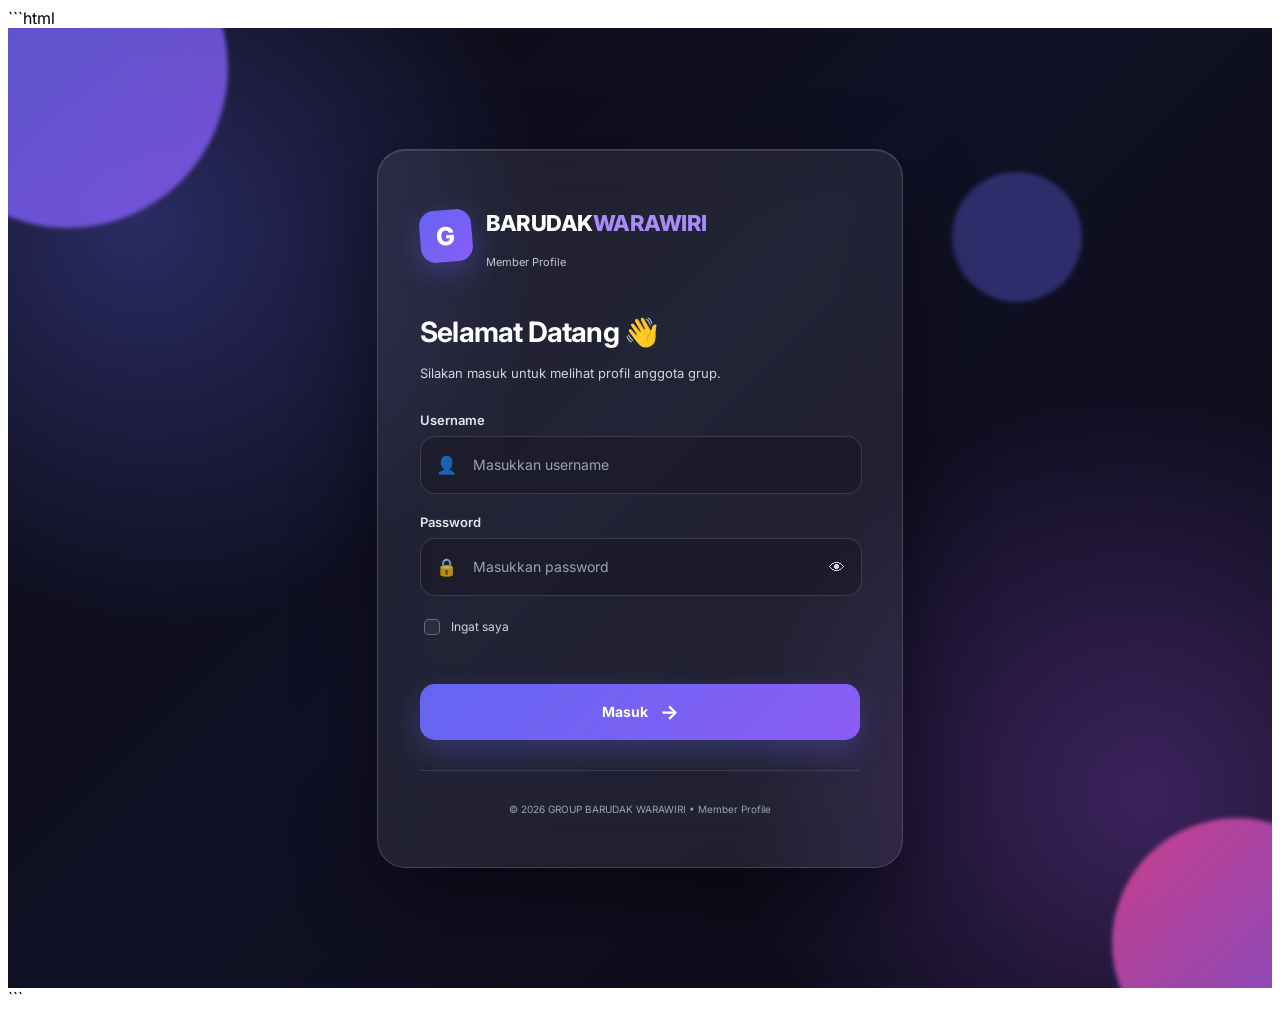
==== index.html @ f48be282 "first commit" ====
```html
<!DOCTYPE html>
<html lang="id">
<head>
    <meta charset="UTF-8">
    <meta name="viewport" content="width=device-width, initial-scale=1.0">

    <title>Login | Profil Anggota</title>

    <link rel="stylesheet" href="css/style.css">

    <link rel="preconnect" href="https://fonts.googleapis.com">
    <link rel="preconnect" href="https://fonts.gstatic.com" crossorigin>
    <link href="https://fonts.googleapis.com/css2?family=Inter:wght@400;500;600;700;800&display=swap" rel="stylesheet">
</head>

<body>

    <main class="login-page">

        <!-- Background Decoration -->
        <div class="background-shape shape-1"></div>
        <div class="background-shape shape-2"></div>
        <div class="background-shape shape-3"></div>

        <!-- Login Card -->
        <section class="login-card">

            <!-- Logo -->
            <div class="logo">
                <div class="logo-icon">
                    <span>G</span>
                </div>

                <div class="logo-text">
                    <h1>BARUDAK<span>WARAWIRI</span></h1>
                    <p>Member Profile</p>
                </div>
            </div>

            <!-- Header -->
            <div class="login-header">
                <h2>Selamat Datang 👋</h2>
                <p>
                    Silakan masuk untuk melihat
                    profil anggota grup.
                </p>
            </div>

            <!-- Login Form -->
            <form id="loginForm">

                <!-- Username -->
                <div class="input-group">
                    <label for="username">Username</label>

                    <div class="input-box">
                        <span class="input-icon">👤</span>

                        <input
                            type="text"
                            id="username"
                            name="username"
                            placeholder="Masukkan username"
                            autocomplete="username"
                            required
                        >
                    </div>
                </div>

                <!-- Password -->
                <div class="input-group">
                    <label for="password">Password</label>

                    <div class="input-box">
                        <span class="input-icon">🔒</span>

                        <input
                            type="password"
                            id="password"
                            name="password"
                            placeholder="Masukkan password"
                            autocomplete="current-password"
                            required
                        >

                        <button
                            type="button"
                            class="show-password"
                            id="togglePassword"
                            aria-label="Tampilkan password"
                        >
                            👁
                        </button>
                    </div>
                </div>

                <!-- Remember Me -->
                <div class="login-options">
                    <label class="remember">
                        <input type="checkbox" id="remember">
                        <span>Ingat saya</span>
                    </label>
                </div>

                <!-- Login Message -->
                <div id="loginMessage" class="login-message"></div>

                <!-- Login Button -->
                <button type="submit" class="login-button">
                    <span>Masuk</span>
                    <span class="button-arrow">→</span>
                </button>

            </form>

            <!-- Footer -->
            <div class="login-footer">
                <p>© 2026 GROUP BARUDAK WARAWIRI • Member Profile</p>
            </div>

        </section>

    </main>


    <script>

        const loginForm = document.getElementById("loginForm");
        const usernameInput = document.getElementById("username");
        const passwordInput = document.getElementById("password");
        const togglePassword = document.getElementById("togglePassword");
        const loginMessage = document.getElementById("loginMessage");
        const rememberCheckbox = document.getElementById("remember");


        /*
        ==========================================
        DATA LOGIN
        ==========================================

        Username dan password tidak ditampilkan
        pada halaman website.
        */

        const validUsername = "admin";
        const validPassword = "12345";


        /*
        ==========================================
        SHOW / HIDE PASSWORD
        ==========================================
        */

        togglePassword.addEventListener("click", function () {

            if (passwordInput.type === "password") {

                passwordInput.type = "text";
                togglePassword.textContent = "🙈";

            } else {

                passwordInput.type = "password";
                togglePassword.textContent = "👁";

            }

        });


        /*
        ==========================================
        PROSES LOGIN
        ==========================================
        */

        loginForm.addEventListener("submit", function (event) {

            event.preventDefault();

            const username = usernameInput.value.trim();
            const password = passwordInput.value;


            // Bersihkan pesan
            loginMessage.textContent = "";
            loginMessage.className = "login-message";


            // Cek username dan password
            if (
                username === validUsername &&
                password === validPassword
            ) {

                // Simpan status login
                localStorage.setItem(
                    "isLoggedIn",
                    "true"
                );


                // Simpan username jika "Ingat saya" dicentang
                if (rememberCheckbox.checked) {

                    localStorage.setItem(
                        "rememberUser",
                        username
                    );

                } else {

                    localStorage.removeItem(
                        "rememberUser"
                    );

                }


                // Pesan berhasil
                loginMessage.textContent =
                    "Login berhasil. Mengalihkan...";

                loginMessage.classList.add("success");


                // Masuk ke halaman beranda
                setTimeout(function () {

                    window.location.href =
                        "beranda.html";

                }, 1000);


            } else {

                // Pesan gagal
                loginMessage.textContent =
                    "Username atau password salah.";

                loginMessage.classList.add("error");


                // Animasi form
                loginForm.classList.add("shake");


                setTimeout(function () {

                    loginForm.classList.remove("shake");

                }, 500);

            }

        });


        /*
        ==========================================
        LOAD USERNAME TERSIMPAN
        ==========================================
        */

        window.addEventListener(
            "DOMContentLoaded",
            function () {

                const savedUser =
                    localStorage.getItem("rememberUser");


                if (savedUser) {

                    usernameInput.value =
                        savedUser;

                    rememberCheckbox.checked =
                        true;

                }

            }
        );

    </script>

</body>
</html>
```
---- css/style.css ----
```css
/* =========================================================
   GROUP 7 - FINAL STYLE.CSS
   Login + Beranda
   Modern Dark Glassmorphism
========================================================= */


/* =========================================================
   01. RESET & GLOBAL
========================================================= */

* {
    margin: 0;
    padding: 0;
    box-sizing: border-box;
}

html {
    scroll-behavior: smooth;
}

body {
    font-family: "Inter", sans-serif;
    min-height: 100vh;
}

button,
input {
    font-family: inherit;
}

a {
    text-decoration: none;
}


/* =========================================================
   02. LOGIN PAGE
========================================================= */

.login-page {
    position: relative;

    min-height: 100vh;

    display: flex;
    align-items: center;
    justify-content: center;

    padding: 30px 20px;

    overflow: hidden;

    background:
        radial-gradient(
            circle at 10% 20%,
            rgba(99, 102, 241, 0.35),
            transparent 30%
        ),
        radial-gradient(
            circle at 90% 80%,
            rgba(168, 85, 247, 0.3),
            transparent 30%
        ),
        linear-gradient(
            135deg,
            #09090f 0%,
            #111126 45%,
            #0b0b15 100%
        );
}


/* =========================================================
   03. LOGIN BACKGROUND SHAPES
========================================================= */

.background-shape {
    position: absolute;

    border-radius: 50%;

    pointer-events: none;

    filter: blur(2px);

    opacity: 0.8;
}

.shape-1 {
    width: 320px;
    height: 320px;

    top: -120px;
    left: -100px;

    background:
        linear-gradient(
            135deg,
            #6366f1,
            #8b5cf6
        );

    animation:
        floatingOne 8s ease-in-out infinite;
}

.shape-2 {
    width: 250px;
    height: 250px;

    right: -90px;
    bottom: -80px;

    background:
        linear-gradient(
            135deg,
            #ec4899,
            #8b5cf6
        );

    animation:
        floatingTwo 9s ease-in-out infinite;
}

.shape-3 {
    width: 130px;
    height: 130px;

    top: 15%;
    right: 15%;

    background: #6366f1;

    opacity: 0.35;

    animation:
        floatingThree 6s ease-in-out infinite;
}


/* =========================================================
   04. LOGIN BACKGROUND ANIMATION
========================================================= */

@keyframes floatingOne {

    0%,
    100% {
        transform: translate(0, 0);
    }

    50% {
        transform: translate(35px, 25px);
    }
}

@keyframes floatingTwo {

    0%,
    100% {
        transform: translate(0, 0);
    }

    50% {
        transform: translate(-30px, -30px);
    }
}

@keyframes floatingThree {

    0%,
    100% {
        transform: translateY(0) scale(1);
    }

    50% {
        transform: translateY(-25px) scale(1.08);
    }
}


/* =========================================================
   05. LOGIN CARD
========================================================= */

.login-card {
    position: relative;
    z-index: 5;

    width: 100%;
    max-width: 440px;

    padding: 42px;

    border: 1px solid
        rgba(255, 255, 255, 0.15);

    border-radius: 28px;

    background:
        rgba(255, 255, 255, 0.08);

    backdrop-filter: blur(25px);
    -webkit-backdrop-filter: blur(25px);

    box-shadow:
        0 30px 80px
        rgba(0, 0, 0, 0.45),

        inset 0 1px 0
        rgba(255, 255, 255, 0.12);

    animation:
        cardAppear 0.8s ease forwards;
}

@keyframes cardAppear {

    from {
        opacity: 0;
        transform:
            translateY(30px)
            scale(0.97);
    }

    to {
        opacity: 1;
        transform:
            translateY(0)
            scale(1);
    }
}


/* =========================================================
   06. LOGIN LOGO
========================================================= */

.logo {
    display: flex;
    align-items: center;

    gap: 14px;

    margin-bottom: 35px;
}

.logo-icon {
    width: 52px;
    height: 52px;

    display: flex;
    align-items: center;
    justify-content: center;

    border-radius: 15px;

    background:
        linear-gradient(
            135deg,
            #6366f1,
            #8b5cf6
        );

    box-shadow:
        0 10px 30px
        rgba(99, 102, 241, 0.35);

    transform: rotate(-5deg);

    transition: 0.3s ease;
}

.logo-icon:hover {
    transform:
        rotate(0deg)
        scale(1.08);
}

.logo-icon span {
    color: #ffffff;

    font-size: 25px;
    font-weight: 800;
}

.logo-text h1 {
    color: #ffffff;

    font-size: 22px;
    font-weight: 800;

    letter-spacing: -0.5px;
}

.logo-text h1 span {
    color: #a78bfa;
}

.logo-text p {
    color: #c4c7d0;

    font-size: 11px;

    margin-top: 2px;
}


/* =========================================================
   07. LOGIN HEADER
========================================================= */

.login-header {
    margin-bottom: 28px;
}

.login-header h2 {
    color: #ffffff;

    font-size: 28px;
    font-weight: 700;

    letter-spacing: -0.8px;

    margin-bottom: 8px;
}

.login-header p {
    color: #d1d5db;

    font-size: 13px;

    line-height: 1.7;
}


/* =========================================================
   08. INPUT
========================================================= */

.input-group {
    margin-bottom: 20px;
}

.input-group label {
    display: block;

    margin-bottom: 8px;

    color: #e5e7eb;

    font-size: 13px;
    font-weight: 600;
}

.input-box {
    position: relative;

    display: flex;
    align-items: center;

    width: 100%;
    height: 56px;

    border: 1px solid
        rgba(255, 255, 255, 0.15);

    border-radius: 15px;

    background:
        rgba(0, 0, 0, 0.2);

    transition:
        border-color 0.3s ease,
        background 0.3s ease,
        box-shadow 0.3s ease;
}

.input-box:focus-within {
    border-color:
        rgba(139, 92, 246, 0.9);

    background:
        rgba(0, 0, 0, 0.28);

    box-shadow:
        0 0 0 4px
        rgba(139, 92, 246, 0.1);
}

.input-icon {
    width: 50px;

    display: flex;
    align-items: center;
    justify-content: center;

    font-size: 17px;

    opacity: 0.8;
}

.input-box input {
    flex: 1;

    width: 100%;
    height: 100%;

    border: none;
    outline: none;

    background: transparent;

    color: #ffffff;

    font-size: 14px;

    padding-right: 15px;
}

.input-box input::placeholder {
    color: #9ca3af;
}


/* =========================================================
   09. SHOW PASSWORD
========================================================= */

.show-password {
    width: 48px;
    height: 100%;

    border: none;
    outline: none;

    background: transparent;

    color: #d1d5db;

    cursor: pointer;

    font-size: 16px;

    transition: 0.25s ease;
}

.show-password:hover {
    color: #ffffff;

    transform: scale(1.1);
}


/* =========================================================
   10. REMEMBER ME
========================================================= */

.login-options {
    display: flex;
    align-items: center;

    margin: 4px 0 18px;
}

.remember {
    display: flex;
    align-items: center;

    gap: 8px;

    color: #d1d5db;

    font-size: 12px;

    cursor: pointer;
}

.remember input {
    appearance: none;

    width: 16px;
    height: 16px;

    border: 1px solid
        rgba(255, 255, 255, 0.3);

    border-radius: 5px;

    background:
        rgba(255, 255, 255, 0.05);

    cursor: pointer;

    transition: 0.25s ease;
}

.remember input:checked {
    position: relative;

    background: #7c3aed;

    border-color: #8b5cf6;
}

.remember input:checked::after {
    content: "✓";

    position: absolute;

    top: 50%;
    left: 50%;

    transform:
        translate(-50%, -52%);

    color: #ffffff;

    font-size: 11px;
    font-weight: bold;
}


/* =========================================================
   11. LOGIN MESSAGE
========================================================= */

.login-message {
    min-height: 20px;

    margin-bottom: 8px;

    text-align: center;

    font-size: 12px;

    font-weight: 500;
}

.login-message.success {
    color: #86efac;
}

.login-message.error {
    color: #fca5a5;
}


/* =========================================================
   12. LOGIN BUTTON
========================================================= */

.login-button {
    position: relative;

    display: flex;
    align-items: center;
    justify-content: center;

    gap: 12px;

    width: 100%;
    height: 56px;

    border: none;

    border-radius: 15px;

    background:
        linear-gradient(
            135deg,
            #6366f1,
            #8b5cf6
        );

    color: #ffffff;

    font-size: 14px;
    font-weight: 700;

    cursor: pointer;

    overflow: hidden;

    box-shadow:
        0 12px 30px
        rgba(99, 102, 241, 0.3);

    transition:
        transform 0.25s ease,
        box-shadow 0.25s ease;
}

.login-button::before {
    content: "";

    position: absolute;

    top: 0;
    left: -100%;

    width: 70%;
    height: 100%;

    background:
        linear-gradient(
            90deg,
            transparent,
            rgba(255, 255, 255, 0.25),
            transparent
        );

    transform: skewX(-20deg);

    transition: 0.6s ease;
}

.login-button:hover::before {
    left: 140%;
}

.login-button:hover {
    transform: translateY(-3px);

    box-shadow:
        0 18px 40px
        rgba(99, 102, 241, 0.4);
}

.login-button:active {
    transform: translateY(0);
}

.button-arrow {
    font-size: 20px;

    transition: 0.25s ease;
}

.login-button:hover .button-arrow {
    transform: translateX(5px);
}


/* =========================================================
   13. LOGIN SHAKE
========================================================= */

.shake {
    animation:
        shake 0.4s ease;
}

@keyframes shake {

    0%,
    100% {
        transform: translateX(0);
    }

    25% {
        transform: translateX(-7px);
    }

    50% {
        transform: translateX(7px);
    }

    75% {
        transform: translateX(-5px);
    }
}


/* =========================================================
   14. LOGIN FOOTER
========================================================= */

.login-footer {
    text-align: center;

    margin-top: 30px;

    padding-top: 22px;

    border-top: 1px solid
        rgba(255, 255, 255, 0.1);
}

.login-footer p {
    color: #9ca3af;

    font-size: 10px;
}


/* =========================================================
   15. HOME PAGE
========================================================= */

.home-body {
    min-height: 100vh;

    background: #080810;

    color: #ffffff;

    overflow-x: hidden;
}


/* =========================================================
   16. HOME BACKGROUND
========================================================= */

.home-background {
    position: fixed;

    inset: 0;

    z-index: -2;

    overflow: hidden;

    background:
        radial-gradient(
            circle at 15% 20%,
            rgba(99, 102, 241, 0.16),
            transparent 30%
        ),
        radial-gradient(
            circle at 85% 70%,
            rgba(139, 92, 246, 0.14),
            transparent 30%
        ),
        #080810;
}

.home-orb {
    position: absolute;

    border-radius: 50%;

    filter: blur(90px);

    opacity: 0.4;
}

.orb-1 {
    width: 350px;
    height: 350px;

    top: -150px;
    left: -100px;

    background: #6366f1;

    animation:
        homeOrb1 10s infinite ease-in-out;
}

.orb-2 {
    width: 300px;
    height: 300px;

    right: -100px;
    top: 40%;

    background: #8b5cf6;

    animation:
        homeOrb2 12s infinite ease-in-out;
}

.orb-3 {
    width: 220px;
    height: 220px;

    left: 35%;
    bottom: -100px;

    background: #ec4899;

    animation:
        homeOrb3 9s infinite ease-in-out;
}

@keyframes homeOrb1 {

    0%,
    100% {
        transform: translate(0, 0);
    }

    50% {
        transform: translate(80px, 50px);
    }
}

@keyframes homeOrb2 {

    0%,
    100% {
        transform: translate(0, 0);
    }

    50% {
        transform: translate(-60px, -40px);
    }
}

@keyframes homeOrb3 {

    0%,
    100% {
        transform: scale(1);
    }

    50% {
        transform: scale(1.3);
    }
}


/* =========================================================
   17. NAVBAR
========================================================= */

.navbar {
    position: sticky;

    top: 0;

    z-index: 100;

    min-height: 78px;

    display: flex;
    align-items: center;
    justify-content: space-between;

    padding: 0 6%;

    background:
        rgba(8, 8, 16, 0.78);

    border-bottom: 1px solid
        rgba(255, 255, 255, 0.08);

    backdrop-filter: blur(20px);
    -webkit-backdrop-filter: blur(20px);
}


/* =========================================================
   18. NAV LOGO
========================================================= */

.nav-logo {
    display: flex;
    align-items: center;

    gap: 12px;
}

.nav-logo-icon {
    width: 42px;
    height: 42px;

    display: flex;
    align-items: center;
    justify-content: center;

    border-radius: 12px;

    background:
        linear-gradient(
            135deg,
            #6366f1,
            #8b5cf6
        );

    font-size: 19px;

    font-weight: 800;

    box-shadow:
        0 8px 25px
        rgba(99, 102, 241, 0.25);
}

.nav-logo h1 {
    color: #ffffff;

    font-size: 17px;

    font-weight: 800;
}

.nav-logo h1 span {
    color: #a78bfa;
}

.nav-logo p {
    margin-top: 1px;

    color: #aeb4c0;

    font-size: 9px;
}


/* =========================================================
   19. NAV MENU
========================================================= */

.nav-menu {
    display: flex;
    align-items: center;

    gap: 8px;
}

.nav-menu a {
    display: flex;
    align-items: center;

    gap: 7px;

    padding: 10px 16px;

    border-radius: 10px;

    color: #d1d5db;

    font-size: 12px;

    font-weight: 600;

    transition: 0.3s ease;
}

.nav-menu a:hover {
    color: #ffffff;

    background:
        rgba(255, 255, 255, 0.08);
}

.nav-menu a.active {
    color: #ffffff;

    background:
        rgba(139, 92, 246, 0.16);

    box-shadow:
        inset 0 0 0 1px
        rgba(139, 92, 246, 0.2);
}


/* =========================================================
   20. LOGOUT
========================================================= */

.logout-button {
    display: flex;
    align-items: center;

    gap: 7px;

    padding: 10px 15px;

    border: 1px solid
        rgba(255, 255, 255, 0.12);

    border-radius: 10px;

    background:
        rgba(255, 255, 255, 0.05);

    color: #e5e7eb;

    font-size: 12px;

    font-weight: 600;

    cursor: pointer;

    transition: 0.3s ease;
}

.logout-button:hover {
    color: #ffffff;

    background:
        rgba(239, 68, 68, 0.15);

    border-color:
        rgba(239, 68, 68, 0.3);
}


/* =========================================================
   21. HOME CONTAINER
========================================================= */

.home-container {
    width: min(1200px, 88%);

    margin: auto;
}


/* =========================================================
   22. HERO
========================================================= */

.hero-section {
    min-height: 620px;

    display: grid;

    grid-template-columns:
        1fr 0.8fr;

    align-items: center;

    gap: 60px;
}


/* =========================================================
   23. HERO CONTENT
========================================================= */

.hero-badge {
    display: inline-flex;
    align-items: center;

    gap: 8px;

    padding: 8px 13px;

    border: 1px solid
        rgba(139, 92, 246, 0.3);

    border-radius: 30px;

    background:
        rgba(139, 92, 246, 0.1);

    color: #e5e7eb;

    font-size: 11px;

    font-weight: 600;

    margin-bottom: 25px;
}

.online-dot {
    width: 7px;
    height: 7px;

    border-radius: 50%;

    background: #4ade80;

    box-shadow:
        0 0 10px #4ade80;
}

.hero-content h2 {
    max-width: 650px;

    color: #ffffff;

    font-size:
        clamp(40px, 5vw, 68px);

    line-height: 1.05;

    letter-spacing: -3px;

    font-weight: 800;

    margin-bottom: 25px;
}

.hero-content h2 span {
    display: block;

    background:
        linear-gradient(
            90deg,
            #818cf8,
            #c084fc,
            #f0abfc
        );

    -webkit-background-clip: text;
    background-clip: text;

    color: transparent;
}

.hero-content > p {
    max-width: 560px;

    color: #d1d5db;

    font-size: 14px;

    line-height: 1.9;

    margin-bottom: 32px;
}


/* =========================================================
   24. HERO BUTTONS
========================================================= */

.hero-buttons {
    display: flex;

    gap: 12px;

    flex-wrap: wrap;
}

.primary-button,
.secondary-button {
    display: inline-flex;
    align-items: center;

    gap: 10px;

    padding: 14px 20px;

    border-radius: 12px;

    font-size: 12px;

    font-weight: 700;

    transition: 0.3s ease;
}

.primary-button {
    color: #ffffff;

    background:
        linear-gradient(
            135deg,
            #6366f1,
            #8b5cf6
        );

    box-shadow:
        0 12px 30px
        rgba(99, 102, 241, 0.25);
}

.primary-button:hover {
    transform: translateY(-3px);

    box-shadow:
        0 18px 35px
        rgba(99, 102, 241, 0.35);
}

.primary-button span {
    font-size: 18px;
}

.secondary-button {
    color: #e5e7eb;

    border: 1px solid
        rgba(255, 255, 255, 0.12);

    background:
        rgba(255, 255, 255, 0.05);
}

.secondary-button:hover {
    color: #ffffff;

    background:
        rgba(255, 255, 255, 0.1);
}


/* =========================================================
   25. HERO VISUAL
========================================================= */

.hero-visual {
    position: relative;

    height: 480px;

    display: flex;
    align-items: center;
    justify-content: center;
}

.visual-glow {
    position: absolute;

    width: 260px;
    height: 260px;

    border-radius: 50%;

    background: #6366f1;

    filter: blur(100px);

    opacity: 0.25;
}

.member-circle {
    position: relative;

    width: 360px;
    height: 360px;

    border: 1px solid
        rgba(255, 255, 255, 0.12);

    border-radius: 50%;

    background:
        radial-gradient(
            circle,
            rgba(139, 92, 246, 0.15),
            rgba(255, 255, 255, 0.02)
        );

    box-shadow:
        0 0 80px
        rgba(99, 102, 241, 0.12),

        inset 0 0 60px
        rgba(139, 92, 246, 0.08);

    animation:
        circleFloat 6s ease-in-out infinite;
}

@keyframes circleFloat {

    0%,
    100% {
        transform: translateY(0);
    }

    50% {
        transform: translateY(-12px);
    }
}

.member-circle::before,
.member-circle::after {
    content: "";

    position: absolute;

    border-radius: 50%;

    border: 1px dashed
        rgba(255, 255, 255, 0.12);
}

.member-circle::before {
    inset: 25px;
}

.member-circle::after {
    inset: 65px;

    border-style: solid;

    border-color:
        rgba(139, 92, 246, 0.18);
}


/* =========================================================
   26. CIRCLE CENTER
========================================================= */

.circle-center {
    position: absolute;

    top: 50%;
    left: 50%;

    transform:
        translate(-50%, -50%);

    width: 120px;
    height: 120px;

    display: flex;
    flex-direction: column;

    align-items: center;
    justify-content: center;

    border-radius: 50%;

    background:
        linear-gradient(
            135deg,
            #6366f1,
            #8b5cf6
        );

    box-shadow:
        0 20px 60px
        rgba(99, 102, 241, 0.4);
}

.circle-center span {
    font-size: 42px;

    font-weight: 800;
}

.circle-center small {
    font-size: 8px;

    letter-spacing: 3px;

    opacity: 0.8;
}


/* =========================================================
   27. MINI MEMBERS
========================================================= */

.mini-member {
    position: absolute;

    width: 45px;
    height: 45px;

    display: flex;
    align-items: center;
    justify-content: center;

    border: 1px solid
        rgba(255, 255, 255, 0.18);

    border-radius: 50%;

    background:
        rgba(20, 20, 35, 0.95);

    color: #ffffff;

    font-size: 10px;

    font-weight: 700;

    box-shadow:
        0 8px 25px
        rgba(0, 0, 0, 0.3);

    transition: 0.3s ease;
}

.mini-member:hover {
    transform: scale(1.2);

    border-color:
        rgba(139, 92, 246, 0.7);

    background: #6366f1;
}

.member-1 {
    top: 15px;
    left: 50%;

    transform:
        translateX(-50%);
}

.member-2 {
    top: 70px;
    right: 25px;
}

.member-3 {
    top: 50%;
    right: -10px;

    transform:
        translateY(-50%);
}

.member-4 {
    bottom: 45px;
    right: 35px;
}

.member-5 {
    bottom: 15px;
    left: 50%;

    transform:
        translateX(-50%);
}

.member-6 {
    bottom: 45px;
    left: 35px;
}

.member-7 {
    top: 50%;
    left: -10px;

    transform:
        translateY(-50%);
}


/* =========================================================
   28. STATISTICS
========================================================= */

.stats-section {
    display: grid;

    grid-template-columns:
        repeat(3, 1fr);

    gap: 15px;

    margin-bottom: 130px;
}

.stat-card {
    display: flex;
    align-items: center;

    gap: 16px;

    padding: 22px;

    border: 1px solid
        rgba(255, 255, 255, 0.1);

    border-radius: 18px;

    background:
        rgba(255, 255, 255, 0.045);

    backdrop-filter: blur(15px);

    opacity: 0;

    transform:
        translateY(25px);

    transition:
        opacity 0.6s ease,
        transform 0.6s ease,
        background 0.3s ease;
}

.stat-card.show {
    opacity: 1;

    transform:
        translateY(0);
}

.stat-card:hover {
    background:
        rgba(255, 255, 255, 0.08);

    transform:
        translateY(-4px);
}

.stat-icon {
    width: 48px;
    height: 48px;

    display: flex;
    align-items: center;
    justify-content: center;

    border-radius: 14px;

    background:
        rgba(99, 102, 241, 0.15);

    font-size: 19px;
}

.stat-card strong {
    display: block;

    color: #ffffff;

    font-size: 22px;

    margin-bottom: 3px;
}

.stat-card span {
    color: #d1d5db;

    font-size: 10px;
}


/* =========================================================
   29. SECTION HEADING
========================================================= */

.section-heading {
    margin-bottom: 45px;
}

.section-heading > span {
    color: #a78bfa;

    font-size: 10px;

    font-weight: 700;

    letter-spacing: 3px;
}

.section-heading h2 {
    color: #ffffff;

    margin-top: 10px;

    font-size: 35px;

    letter-spacing: -1.5px;
}

.section-heading h2 strong {
    color: #a78bfa;
}

.section-heading p {
    margin-top: 12px;

    color: #d1d5db;

    font-size: 13px;
}


/* =========================================================
   30. ABOUT SECTION
========================================================= */

.about-section {
    margin-bottom: 130px;
}

.about-content {
    display: grid;

    grid-template-columns:
        repeat(2, 1fr);

    gap: 18px;
}

.about-card {
    position: relative;

    min-height: 230px;

    padding: 35px;

    overflow: hidden;

    border: 1px solid
        rgba(255, 255, 255, 0.1);

    border-radius: 22px;

    background:
        rgba(255, 255, 255, 0.045);

    opacity: 0;

    transform:
        translateY(30px);

    transition:
        opacity 0.6s ease,
        transform 0.6s ease,
        border-color 0.3s ease;
}

.about-card.show {
    opacity: 1;

    transform:
        translateY(0);
}

.about-card:hover {
    border-color:
        rgba(139, 92, 246, 0.35);
}

.about-number {
    position: absolute;

    top: 20px;
    right: 25px;

    color:
        rgba(255, 255, 255, 0.08);

    font-size: 65px;

    font-weight: 800;
}

.about-card h3 {
    position: relative;

    color: #ffffff;

    margin-bottom: 15px;

    font-size: 20px;
}

.about-card p {
    position: relative;

    max-width: 500px;

    color: #d1d5db;

    font-size: 12px;

    line-height: 1.9;
}


/* =========================================================
   31. MEMBER PREVIEW
========================================================= */

.preview-section {
    margin-bottom: 130px;
}

.member-preview {
    display: grid;

    grid-template-columns:
        repeat(4, 1fr);

    gap: 15px;
}

.preview-card {
    position: relative;

    padding: 28px 20px;

    text-align: center;

    border: 1px solid
        rgba(255, 255, 255, 0.1);

    border-radius: 20px;

    background:
        rgba(255, 255, 255, 0.045);

    overflow: hidden;

    opacity: 0;

    transform:
        translateY(25px);

    transition:
        opacity 0.6s ease,
        transform 0.6s ease,
        background 0.3s ease;
}

.preview-card.show {
    opacity: 1;

    transform:
        translateY(0);
}

.preview-card:hover {
    background:
        rgba(139, 92, 246, 0.1);

    transform:
        translateY(-7px);
}

.preview-number {
    position: absolute;

    top: 12px;
    right: 15px;

    color:
        rgba(255, 255, 255, 0.3);

    font-size: 9px;
}

.preview-avatar {
    width: 70px;
    height: 70px;

    margin:
        0 auto 15px;

    display: flex;
    align-items: center;
    justify-content: center;

    border-radius: 50%;

    background:
        linear-gradient(
            135deg,
            #6366f1,
            #8b5cf6
        );

    color: #ffffff;

    font-size: 25px;

    font-weight: 800;

    box-shadow:
        0 10px 30px
        rgba(99, 102, 241, 0.25);
}

.preview-card h3 {
    color: #ffffff;

    font-size: 13px;

    margin-bottom: 5px;
}

.preview-card p {
    color: #d1d5db;

    font-size: 10px;
}


/* =========================================================
   32. VIEW ALL
========================================================= */

.view-all {
    display: flex;

    justify-content: center;

    margin-top: 35px;
}

.view-all a {
    display: inline-flex;
    align-items: center;

    gap: 8px;

    color: #c4b5fd;

    font-size: 12px;

    font-weight: 700;

    transition: 0.3s ease;
}

.view-all a:hover {
    color: #ffffff;
}

.view-all a span {
    font-size: 18px;

    transition: 0.3s ease;
}

.view-all a:hover span {
    transform:
        translateX(5px);
}


/* =========================================================
   33. HOME FOOTER
========================================================= */

.home-footer {
    display: flex;
    align-items: center;
    justify-content: space-between;

    padding: 30px 6%;

    border-top: 1px solid
        rgba(255, 255, 255, 0.08);

    color: #9ca3af;

    font-size: 10px;
}

.footer-logo {
    color: #ffffff;

    font-size: 15px;

    font-weight: 800;
}

.footer-logo span {
    color: #a78bfa;
}


/* =========================================================
   34. TABLET
========================================================= */

@media (max-width: 900px) {

    .navbar {
        padding:
            0 4%;
    }

    .hero-section {
        grid-template-columns: 1fr;

        text-align: center;

        padding:
            70px 0 30px;
    }

    .hero-content > p {
        margin-left: auto;
        margin-right: auto;
    }

    .hero-buttons {
        justify-content: center;
    }

    .hero-visual {
        height: 400px;
    }

    .stats-section {
        margin-bottom: 90px;
    }

    .member-preview {
        grid-template-columns:
            repeat(2, 1fr);
    }
}


/* =========================================================
   35. MOBILE
========================================================= */

@media (max-width: 600px) {

    /* LOGIN */

    .login-page {
        padding:
            20px 15px;
    }

    .login-card {
        max-width: 100%;

        padding:
            32px 25px;

        border-radius: 23px;
    }

    .login-header h2 {
        font-size: 25px;
    }


    /* HOME NAVBAR */

    .navbar {
        min-height: auto;

        padding:
            14px 18px;

        flex-wrap: wrap;

        gap: 12px;
    }

    .nav-menu {
        order: 3;

        width: 100%;

        justify-content: center;
    }

    .nav-menu a {
        padding:
            8px 12px;
    }

    .logout-button {
        padding:
            9px 11px;
    }


    /* HOME */

    .home-container {
        width: 90%;
    }

    .hero-section {
        padding-top: 60px;

        gap: 20px;
    }

    .hero-content h2 {
        font-size: 40px;

        letter-spacing: -2px;
    }

    .hero-visual {
        height: 350px;
    }

    .member-circle {
        width: 280px;
        height: 280px;
    }


    /* CENTER */

    .circle-center {
        width: 95px;
        height: 95px;
    }

    .circle-center span {
        font-size: 32px;
    }


    /* STATS */

    .stats-section {
        grid-template-columns: 1fr;

        margin-bottom: 90px;
    }


    /* ABOUT */

    .about-content {
        grid-template-columns: 1fr;
    }

    .section-heading h2 {
        font-size: 29px;
    }


    /* MEMBERS */

    .member-preview {
        grid-template-columns:
            1fr 1fr;
    }


    /* FOOTER */

    .home-footer {
        flex-direction: column;

        gap: 8px;

        text-align: center;
    }
}


/* =========================================================
   36. SMALL MOBILE
========================================================= */

@media (max-width: 400px) {

    .login-page {
        padding:
            15px 12px;
    }

    .login-card {
        padding:
            28px 20px;

        border-radius: 20px;
    }

    .logo {
        margin-bottom: 28px;
    }

    .logo-icon {
        width: 46px;
        height: 46px;
    }

    .logo-icon span {
        font-size: 22px;
    }

    .logo-text h1 {
        font-size: 19px;
    }

    .login-header h2 {
        font-size: 23px;
    }

    .input-box {
        height: 52px;
    }

    .login-button {
        height: 52px;
    }


    /* NAVBAR */

    .nav-logo p {
        display: none;
    }

    .nav-menu a {
        font-size: 10px;

        padding:
            8px 9px;
    }

    .logout-button {
        font-size: 10px;
    }


    /* HERO */

    .hero-content h2 {
        font-size: 34px;
    }

    .hero-content > p {
        font-size: 12px;
    }

    .hero-buttons {
        flex-direction: column;
    }

    .primary-button,
    .secondary-button {
        width: 100%;

        justify-content: center;
    }


    /* MEMBER CIRCLE */

    .member-circle {
        width: 240px;
        height: 240px;
    }

    .member-circle::before {
        inset: 18px;
    }

    .member-circle::after {
        inset: 50px;
    }

    .member-2 {
        right: 10px;
    }

    .member-3 {
        right: -10px;
    }

    .member-4 {
        right: 15px;
    }

    .member-6 {
        left: 15px;
    }

    .member-7 {
        left: -10px;
    }
}


/* =========================================================
   37. REDUCE MOTION
========================================================= */

@media (prefers-reduced-motion: reduce) {

    *,
    *::before,
    *::after {
        animation-duration:
            0.01ms !important;

        animation-iteration-count:
            1 !important;

        transition-duration:
            0.01ms !important;
    }
}


```css
/* =========================================================
   38. HALAMAN ANGGOTA
========================================================= */

.members-body {
    min-height: 100vh;
    background: #080810;
    color: #ffffff;
    overflow-x: hidden;
}


/* =========================================================
   BACKGROUND
========================================================= */

.members-background {
    position: fixed;
    inset: 0;
    z-index: -2;
    overflow: hidden;

    background:
        radial-gradient(
            circle at 10% 15%,
            rgba(99, 102, 241, 0.16),
            transparent 30%
        ),
        radial-gradient(
            circle at 90% 80%,
            rgba(139, 92, 246, 0.15),
            transparent 30%
        ),
        #080810;
}

.members-orb {
    position: absolute;
    border-radius: 50%;

    filter: blur(90px);
    opacity: 0.35;
}

.members-orb-1 {
    width: 350px;
    height: 350px;

    top: -150px;
    left: -100px;

    background: #6366f1;

    animation: membersOrbOne 10s ease-in-out infinite;
}

.members-orb-2 {
    width: 300px;
    height: 300px;

    right: -100px;
    top: 40%;

    background: #8b5cf6;

    animation: membersOrbTwo 12s ease-in-out infinite;
}

.members-orb-3 {
    width: 220px;
    height: 220px;

    left: 40%;
    bottom: -100px;

    background: #ec4899;

    animation: membersOrbThree 9s ease-in-out infinite;
}


/* =========================================================
   BACKGROUND ANIMATION
========================================================= */

@keyframes membersOrbOne {

    0%,
    100% {
        transform: translate(0, 0);
    }

    50% {
        transform: translate(70px, 40px);
    }
}

@keyframes membersOrbTwo {

    0%,
    100% {
        transform: translate(0, 0);
    }

    50% {
        transform: translate(-50px, -40px);
    }
}

@keyframes membersOrbThree {

    0%,
    100% {
        transform: scale(1);
    }

    50% {
        transform: scale(1.3);
    }
}


/* =========================================================
   CONTAINER
========================================================= */

.members-container {
    width: min(1100px, 88%);
    margin: auto;

    padding:
        90px 0 100px;
}


/* =========================================================
   HEADER
========================================================= */

.members-header {
    text-align: center;
    margin-bottom: 60px;
}

.members-label {
    display: inline-block;

    color: #a78bfa;

    font-size: 10px;
    font-weight: 700;

    letter-spacing: 3px;

    margin-bottom: 15px;
}

.members-header h2 {
    color: #ffffff;

    font-size:
        clamp(38px, 5vw, 58px);

    line-height: 1.1;

    letter-spacing: -2px;

    font-weight: 800;

    margin-bottom: 18px;
}

.members-header h2 span {
    background:
        linear-gradient(
            90deg,
            #818cf8,
            #c084fc,
            #f0abfc
        );

    -webkit-background-clip: text;
    background-clip: text;

    color: transparent;
}

.members-header p {
    color: #d1d5db;

    font-size: 13px;

    line-height: 1.8;
}


/* =========================================================
   GRID ANGGOTA
========================================================= */

.members-grid {
    display: grid;

    grid-template-columns:
        repeat(3, 1fr);

    gap: 18px;
}


/* =========================================================
   CARD ANGGOTA
========================================================= */

.member-card {
    position: relative;

    min-height: 330px;

    padding: 30px 25px;

    display: flex;
    flex-direction: column;
    align-items: center;

    text-align: center;

    overflow: hidden;

    border:
        1px solid
        rgba(255, 255, 255, 0.1);

    border-radius: 24px;

    background:
        rgba(255, 255, 255, 0.045);

    backdrop-filter: blur(18px);
    -webkit-backdrop-filter: blur(18px);

    opacity: 0;

    transform:
        translateY(30px);

    transition:
        opacity 0.6s ease,
        transform 0.4s ease,
        border-color 0.3s ease,
        background 0.3s ease,
        box-shadow 0.3s ease;
}


/* Animasi muncul */

.member-card.member-visible {
    opacity: 1;

    transform:
        translateY(0);
}


/* Hover */

.member-card:hover {
    transform:
        translateY(-8px);

    border-color:
        rgba(139, 92, 246, 0.4);

    background:
        rgba(139, 92, 246, 0.08);

    box-shadow:
        0 25px 50px
        rgba(0, 0, 0, 0.25);
}


/* =========================================================
   GLOW CARD
========================================================= */

.member-card::before {
    content: "";

    position: absolute;

    width: 170px;
    height: 170px;

    top: -100px;
    right: -80px;

    border-radius: 50%;

    background: #6366f1;

    filter: blur(70px);

    opacity: 0.15;

    transition: 0.4s ease;
}

.member-card:hover::before {
    opacity: 0.35;
}


/* =========================================================
   NOMOR BESAR DI CARD
========================================================= */

.member-card-number {
    position: absolute;

    top: 18px;
    right: 20px;

    color:
        rgba(255, 255, 255, 0.08);

    font-size: 55px;

    font-weight: 800;

    line-height: 1;
}


/* =========================================================
   AVATAR
========================================================= */

.member-avatar {
    position: relative;

    width: 100px;
    height: 100px;

    display: flex;
    align-items: center;
    justify-content: center;

    margin:
        10px 0 22px;

    border:
        1px solid
        rgba(255, 255, 255, 0.15);

    border-radius: 50%;

    background:
        linear-gradient(
            135deg,
            #6366f1,
            #8b5cf6
        );

    color: #ffffff;

    font-size: 28px;

    font-weight: 800;

    box-shadow:
        0 15px 40px
        rgba(99, 102, 241, 0.3);

    transition:
        transform 0.4s ease,
        box-shadow 0.4s ease;
}


/* Avatar hover */

.member-card:hover .member-avatar {
    transform:
        scale(1.08)
        rotate(3deg);

    box-shadow:
        0 20px 50px
        rgba(99, 102, 241, 0.45);
}


/* =========================================================
   INFO ANGGOTA
========================================================= */

.member-info {
    position: relative;
    z-index: 2;
}

.member-label {
    display: block;

    color: #a78bfa;

    font-size: 9px;

    font-weight: 700;

    letter-spacing: 2px;

    margin-bottom: 8px;
}

.member-info h3 {
    color: #ffffff;

    font-size: 20px;

    font-weight: 700;

    margin-bottom: 7px;
}

.member-info p {
    color: #cbd0da;

    font-size: 11px;
}


/* =========================================================
   BUTTON PROFIL
========================================================= */

.member-button {
    position: relative;

    z-index: 2;

    display: flex;
    align-items: center;
    justify-content: center;

    gap: 8px;

    width: 100%;

    margin-top: auto;

    padding:
        11px 15px;

    border:
        1px solid
        rgba(255, 255, 255, 0.1);

    border-radius: 11px;

    background:
        rgba(255, 255, 255, 0.05);

    color: #e5e7eb;

    font-size: 11px;

    font-weight: 600;

    cursor: pointer;

    transition:
        0.3s ease;
}

.member-button span {
    font-size: 17px;

    transition:
        transform 0.3s ease;
}

.member-button:hover {
    color: #ffffff;

    border-color:
        rgba(139, 92, 246, 0.4);

    background:
        rgba(139, 92, 246, 0.2);
}

.member-button:hover span {
    transform:
        translateX(4px);
}


/* =========================================================
   KEMBALI KE BERANDA
========================================================= */

.members-back {
    display: flex;

    justify-content: center;

    margin-top: 55px;
}

.members-back a {
    display: inline-flex;
    align-items: center;

    gap: 9px;

    color: #c4b5fd;

    font-size: 12px;

    font-weight: 600;

    transition:
        0.3s ease;
}

.members-back a span {
    font-size: 18px;

    transition:
        0.3s ease;
}

.members-back a:hover {
    color: #ffffff;
}

.members-back a:hover span {
    transform:
        translateX(-4px);
}


/* =========================================================
   TABLET
========================================================= */

@media (max-width: 900px) {

    .members-container {
        width: 90%;

        padding-top: 70px;
    }

    .members-grid {
        grid-template-columns:
            repeat(2, 1fr);
    }
}


/* =========================================================
   MOBILE
========================================================= */

@media (max-width: 600px) {

    .members-container {
        width: 90%;

        padding:
            55px 0 70px;
    }

    .members-header {
        margin-bottom: 40px;
    }

    .members-header h2 {
        font-size: 38px;

        letter-spacing: -1.5px;
    }

    .members-header p {
        font-size: 12px;
    }

    .members-grid {
        grid-template-columns: 1fr;

        gap: 15px;
    }

    .member-card {
        min-height: 320px;
    }
}


/* =========================================================
   SMALL MOBILE
========================================================= */

@media (max-width: 400px) {

    .members-header h2 {
        font-size: 32px;
    }

    .member-card {
        min-height: 310px;

        padding:
            27px 20px;
    }

    .member-avatar {
        width: 90px;
        height: 90px;
    }

    .member-info h3 {
        font-size: 18px;
    }
}


/* =========================================================
   REDUCE MOTION
========================================================= */

@media (prefers-reduced-motion: reduce) {

    .members-orb,
    .member-card,
    .member-avatar {
        animation: none !important;

        transition: none !important;
    }
}


```css
/* =========================================
   HALAMAN DETAIL ANGGOTA
========================================= */

.detail-body {
    min-height: 100vh;
    background: #080810;
    color: #ffffff;
    overflow-x: hidden;
}


/* =========================================
   BACKGROUND
========================================= */

.detail-background {
    position: fixed;
    inset: 0;
    z-index: -1;
    overflow: hidden;

    background:
        radial-gradient(
            circle at 15% 20%,
            rgba(99, 102, 241, 0.18),
            transparent 35%
        ),
        radial-gradient(
            circle at 85% 80%,
            rgba(139, 92, 246, 0.18),
            transparent 35%
        ),
        #080810;
}


/* Cahaya background */

.detail-orb {
    position: absolute;
    border-radius: 50%;
    filter: blur(80px);
    opacity: 0.35;
}

.detail-orb-1 {
    width: 300px;
    height: 300px;

    top: -100px;
    left: -80px;

    background: #6366f1;

    animation: orbMove1 8s ease-in-out infinite;
}

.detail-orb-2 {
    width: 280px;
    height: 280px;

    right: -80px;
    bottom: -100px;

    background: #8b5cf6;

    animation: orbMove2 10s ease-in-out infinite;
}


@keyframes orbMove1 {

    0%,
    100% {
        transform: translate(0, 0);
    }

    50% {
        transform: translate(50px, 30px);
    }
}


@keyframes orbMove2 {

    0%,
    100% {
        transform: translate(0, 0);
    }

    50% {
        transform: translate(-40px, -30px);
    }
}


/* =========================================
   CONTENT
========================================= */

.detail-container {
    width: min(1050px, 90%);
    margin: auto;

    padding: 70px 0 90px;
}


/* =========================================
   TOMBOL KEMBALI
========================================= */

.detail-back {
    display: inline-flex;
    align-items: center;
    gap: 8px;

    padding: 10px 16px;
    margin-bottom: 25px;

    border: 1px solid rgba(255, 255, 255, 0.1);
    border-radius: 10px;

    background: rgba(255, 255, 255, 0.05);

    color: #d1d5db;
    text-decoration: none;

    font-size: 12px;
    font-weight: 600;

    transition: 0.3s ease;
}


.detail-back:hover {
    color: #ffffff;

    background: rgba(139, 92, 246, 0.15);

    border-color: rgba(139, 92, 246, 0.4);

    transform: translateX(-4px);
}


/* =========================================
   KARTU PROFILE
========================================= */

.profile-detail {
    position: relative;

    display: grid;
    grid-template-columns: 320px 1fr;

    gap: 55px;

    padding: 45px;

    border: 1px solid rgba(255, 255, 255, 0.1);
    border-radius: 28px;

    background: rgba(255, 255, 255, 0.05);

    backdrop-filter: blur(20px);
    -webkit-backdrop-filter: blur(20px);

    box-shadow:
        0 25px 70px rgba(0, 0, 0, 0.3);

    overflow: hidden;

    animation: profileAppear 0.7s ease;
}


@keyframes profileAppear {

    from {
        opacity: 0;
        transform: translateY(25px);
    }

    to {
        opacity: 1;
        transform: translateY(0);
    }
}


/* Cahaya pada kartu */

.profile-detail::before {
    content: "";

    position: absolute;

    width: 220px;
    height: 220px;

    top: -130px;
    right: -80px;

    border-radius: 50%;

    background: #6366f1;

    filter: blur(80px);

    opacity: 0.15;
}


/* =========================================
   FOTO PROFILE
========================================= */

.profile-photo-area {
    position: relative;

    display: flex;
    flex-direction: column;

    align-items: center;
    justify-content: center;
}


/* Lingkaran foto sementara */

.profile-photo {
    position: relative;

    width: 250px;
    height: 250px;

    display: flex;
    align-items: center;
    justify-content: center;

    border-radius: 50%;

    background:
        linear-gradient(
            135deg,
            #6366f1,
            #8b5cf6
        );

    border: 5px solid rgba(255, 255, 255, 0.08);

    box-shadow:
        0 20px 60px rgba(99, 102, 241, 0.35);

    animation: photoFloat 5s ease-in-out infinite;
}


.profile-photo::before {
    content: "";

    position: absolute;
    inset: 12px;

    border: 1px dashed rgba(255, 255, 255, 0.3);

    border-radius: 50%;
}


.profile-photo span {
    position: relative;
    z-index: 2;

    font-size: 60px;
    font-weight: 800;

    letter-spacing: -3px;
}


@keyframes photoFloat {

    0%,
    100% {
        transform: translateY(0);
    }

    50% {
        transform: translateY(-8px);
    }
}


/* =========================================
   NOMOR MEMBER
========================================= */

.profile-number {
    margin-top: 20px;

    padding: 8px 16px;

    border: 1px solid rgba(139, 92, 246, 0.3);
    border-radius: 30px;

    background: rgba(139, 92, 246, 0.1);

    color: #c4b5fd;

    font-size: 9px;
    font-weight: 700;

    letter-spacing: 2px;
}


/* =========================================
   INFORMASI PROFILE
========================================= */

.profile-content {
    position: relative;
    z-index: 2;
}


.profile-label {
    display: inline-block;

    margin-bottom: 10px;

    color: #a78bfa;

    font-size: 10px;
    font-weight: 700;

    letter-spacing: 3px;
}


.profile-content h2 {
    margin: 5px 0 15px;

    color: #ffffff;

    font-size: clamp(38px, 5vw, 52px);

    line-height: 1.1;

    font-weight: 800;

    letter-spacing: -2px;
}


.profile-description {
    max-width: 600px;

    margin: 0;

    color: #cbd5e1;

    font-size: 13px;

    line-height: 1.8;
}


/* =========================================
   GARIS PEMISAH
========================================= */

.profile-divider {
    width: 100%;
    height: 1px;

    margin: 28px 0;

    background:
        linear-gradient(
            90deg,
            rgba(255, 255, 255, 0.15),
            transparent
        );
}


/* =========================================
   BIODATA
========================================= */

.biodata-grid {
    display: grid;

    grid-template-columns: repeat(2, 1fr);

    gap: 12px;
}


.biodata-item {
    padding: 15px;

    border: 1px solid rgba(255, 255, 255, 0.08);
    border-radius: 12px;

    background: rgba(255, 255, 255, 0.04);

    transition: 0.3s ease;
}


.biodata-item:hover {
    background: rgba(139, 92, 246, 0.1);

    border-color:
        rgba(139, 92, 246, 0.3);

    transform: translateY(-3px);
}


.biodata-item span {
    display: block;

    margin-bottom: 6px;

    color: #9ca3af;

    font-size: 10px;
}


.biodata-item strong {
    display: block;

    color: #ffffff;

    font-size: 12px;
    font-weight: 600;
}


/* =========================================
   RESPONSIVE TABLET
========================================= */

@media (max-width: 850px) {

    .detail-container {
        width: 90%;
        padding-top: 50px;
    }


    .profile-detail {
        grid-template-columns: 1fr;

        gap: 35px;

        padding: 35px;

        text-align: center;
    }


    .profile-content {
        display: flex;
        flex-direction: column;
        align-items: center;
    }


    .profile-description {
        max-width: 600px;
    }


    .profile-divider {
        background:
            linear-gradient(
                90deg,
                transparent,
                rgba(255, 255, 255, 0.15),
                transparent
            );
    }


    .biodata-grid {
        width: 100%;
        text-align: left;
    }
}


/* =========================================
   RESPONSIVE HP
========================================= */

@media (max-width: 550px) {

    .detail-container {
        width: 92%;

        padding: 40px 0 60px;
    }


    .profile-detail {
        padding: 30px 20px;

        border-radius: 22px;
    }


    .profile-photo {
        width: 190px;
        height: 190px;
    }


    .profile-photo span {
        font-size: 48px;
    }


    .profile-content h2 {
        font-size: 36px;

        letter-spacing: -1px;
    }


    .profile-description {
        font-size: 12px;
    }


    .biodata-grid {
        grid-template-columns: 1fr;
    }


    .biodata-item {
        padding: 14px;
    }
}


/* =========================================
   HP KECIL
========================================= */

@media (max-width: 380px) {

    .profile-detail {
        padding: 25px 16px;
    }


    .profile-photo {
        width: 160px;
        height: 160px;
    }


    .profile-photo span {
        font-size: 42px;
    }


    .profile-content h2 {
        font-size: 31px;
    }


    .detail-back {
        font-size: 10px;
    }
}
```

```

```
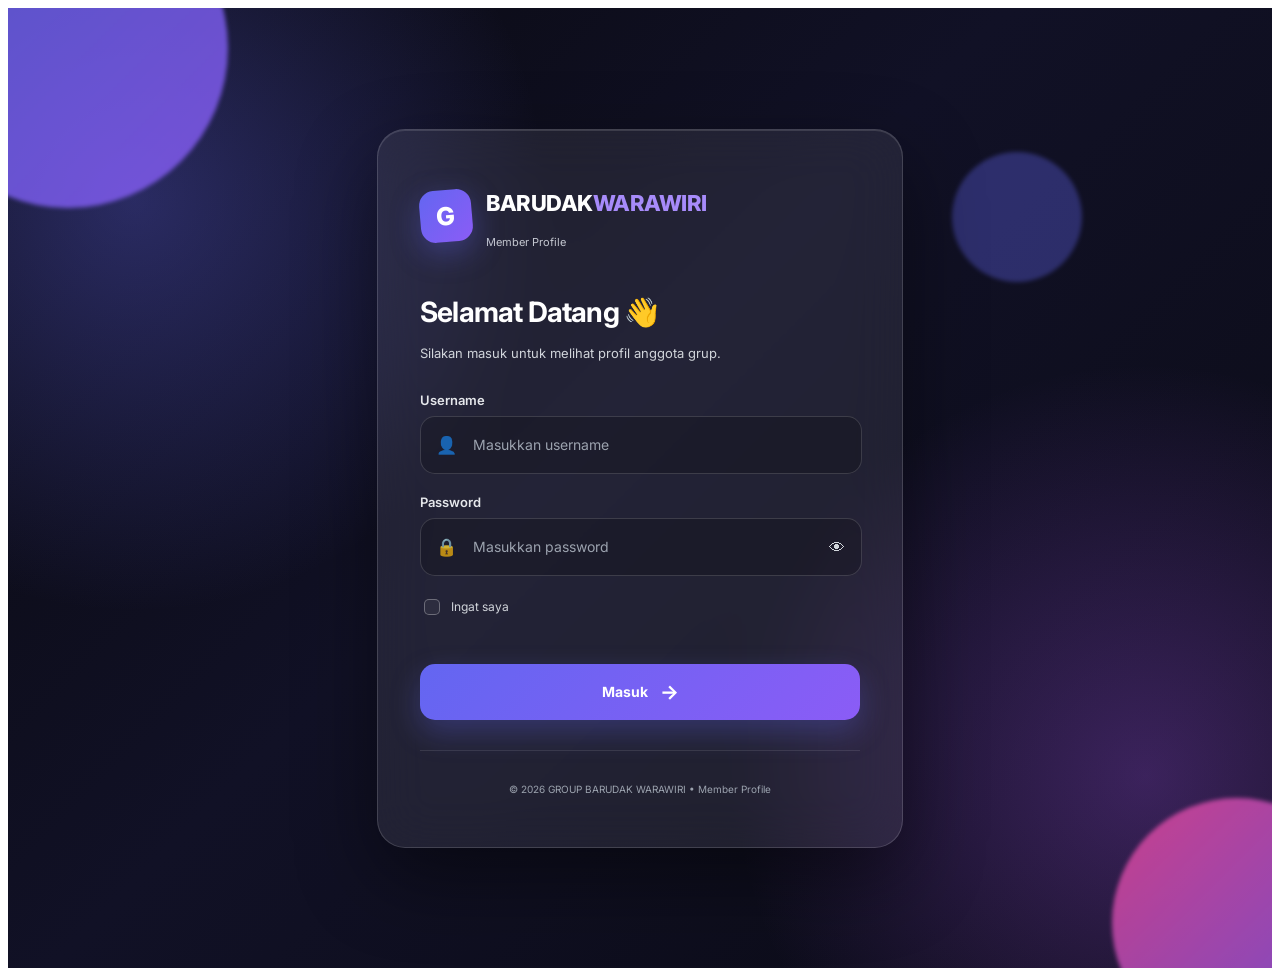
==== commit a7177524: "Update index.html" ====
--- a/index.html
+++ b/index.html
@@ -1,4 +1,3 @@
-```html
 <!DOCTYPE html>
 <html lang="id">
 <head>
@@ -290,4 +289,3 @@
 
 </body>
 </html>
-```
